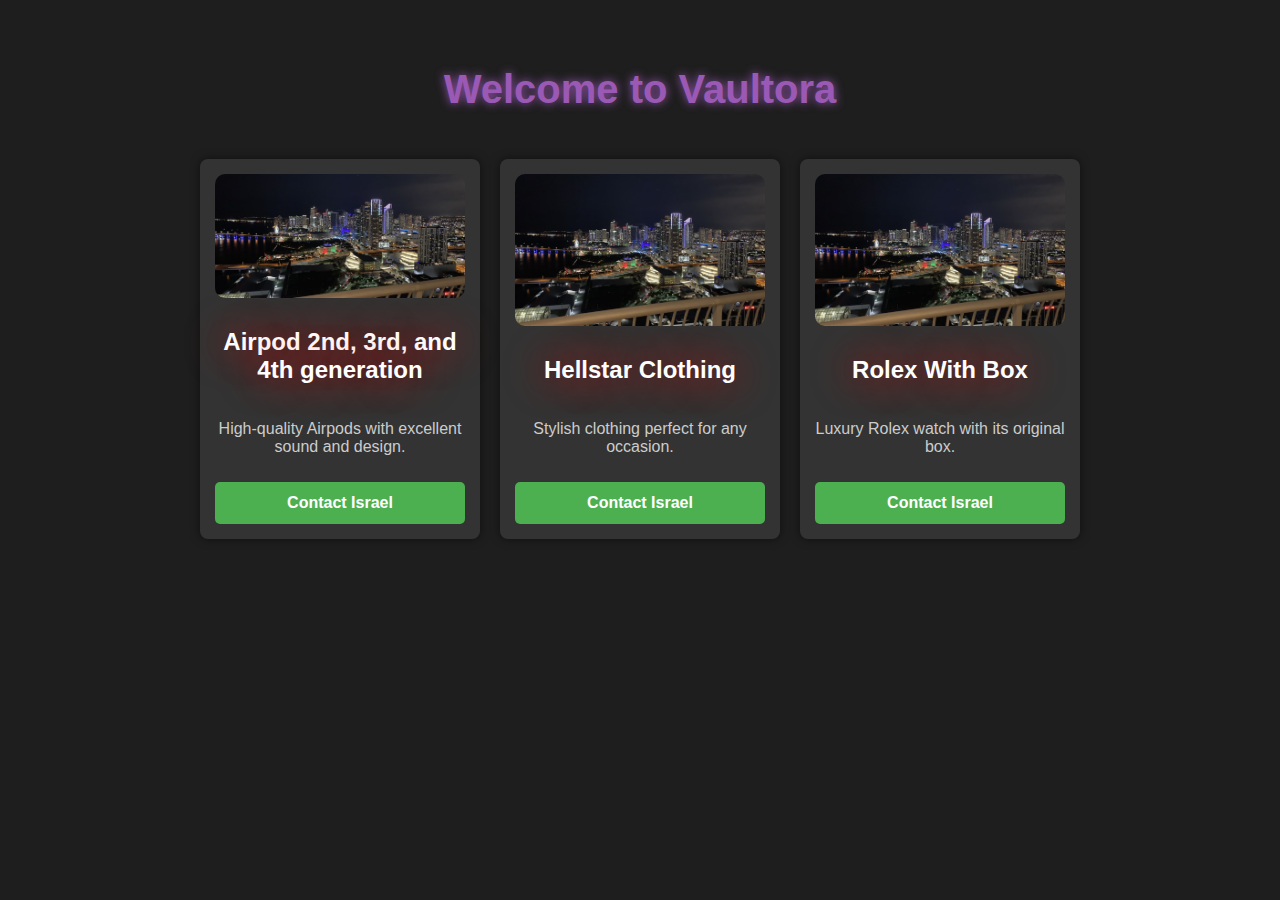
==== index.html @ 6c23c949 "Big Commit" ====
<!DOCTYPE html>
<html lang="en">
<head>
    <meta charset="UTF-8">
    <meta name="viewport" content="width=device-width, initial-scale=1.0">
    <title>Reseller Product List</title>
    <link rel="stylesheet" href="/static/styles.css?v=1.0"> <!-- Added version to force reload -->
</head>
<body>
    <div class="container">
        <header>
            <h1>Welcome to Vaultora</h1>
        </header>

        <section class="product-list">
            <!-- Product 1 -->
            <div class="product-item">
                <div class="product-image" style="background-image: url('/static/vrbo.png');"></div>
                <h2>Airpod 2nd, 3rd, and 4th generation</h2>
                <p>High-quality Airpods with excellent sound and design.</p>
                <button class="contact-btn" onclick="location.href='contact.html'">Contact Israel</button>
            </div>

            <!-- Product 2 -->
            <div class="product-item">
                <div class="product-image" style="background-image: url('/static/vrbo.png');"></div> <!-- Changed back to vrbo.png -->
                <h2>Hellstar Clothing</h2>
                <p>Stylish clothing perfect for any occasion.</p>
                <button class="contact-btn" onclick="location.href='contact.html'">Contact Israel</button>
            </div>

            <!-- Product 3 -->
            <div class="product-item">
                <div class="product-image" style="background-image: url('/static/vrbo.png');"></div>
                <h2>Rolex With Box</h2>
                <p>Luxury Rolex watch with its original box.</p>
                <button class="contact-btn" onclick="location.href='contact.html'">Contact Israel</button>
            </div>

            <!-- Add more products here -->
        </section>
    </div>
</body>
</html>
---- static/styles.css ----
/* Global Styles */
body {
    font-family: Arial, sans-serif;
    margin: 0;
    padding: 0;
    background-color: #1e1e1e;
    color: white;
}

/* Header */
header {
    text-align: center;
    padding: 20px;
}

h1 {
    font-size: 2.5rem;
    color: #9b59b6;
    text-shadow: 0 0 10px #9b59b6;
}

/* Product List */
.container {
    width: 80%;
    margin: 0 auto;
    padding: 20px;
    display: flex;
    justify-content: center; /* Center the product list horizontally */
    align-items: center; /* Center the product list vertically */
    flex-direction: column;
}

.product-list {
    display: flex; /* Switch to flexbox for direct control */
    flex-wrap: wrap; /* Allow items to wrap */
    justify-content: center; /* Center the items horizontally */
    gap: 20px;
    width: 100%;
}

.product-item {
    background-color: #333;
    border-radius: 8px;
    padding: 15px;
    text-align: center;
    box-shadow: 0 0 10px rgba(0, 0, 0, 0.5);
    transition: transform 0.2s ease-in-out;
    display: flex;
    flex-direction: column;
    justify-content: space-between;
    height: 350px;
    width: 250px; /* Fixed width for consistency */
}

.product-item:hover {
    transform: scale(1.05);
    box-shadow: 0 0 15px rgba(0, 0, 0, 0.7);
}

/* Product Image */
.product-image {
    width: 100%;
    height: 200px; /* Fixed height for consistency */
    background-size: cover; /* Ensure the image fills the container */
    background-position: center; /* Center the image */
    border-radius: 10px; /* Smooth edges for the square effect */
    margin-bottom: 10px;
}

/* Product Title and Description */
.product-item h2 {
    font-size: 1.5rem;
    color: white;
    text-shadow: 0 0 40px red;
    white-space: normal;
    word-wrap: break-word;
}

.product-item p {
    font-size: 1rem;
    color: #ccc;
    white-space: normal;
    word-wrap: break-word;
}

/* Contact Button Styles */
.contact-btn {
    background-color: #4CAF50; /* Green color */
    color: white;
    padding: 12px 20px;
    border: none;
    border-radius: 5px;
    font-size: 1rem;
    font-weight: bold;
    cursor: pointer;
    transition: background-color 0.3s ease;
    margin-top: 10px;
}

.contact-btn:hover {
    background-color: #45a049; /* Slightly darker green when hovered */
}

.contact-btn:focus {
    outline: none;
}

/* Contact Page */
.contact-info {
    text-align: center;
    padding: 20px;
}

.contact-info h2 {
    font-size: 2rem;
    color: #9b59b6;
}

.contact-info p {
    font-size: 1.2rem;
    color: #ccc;
}
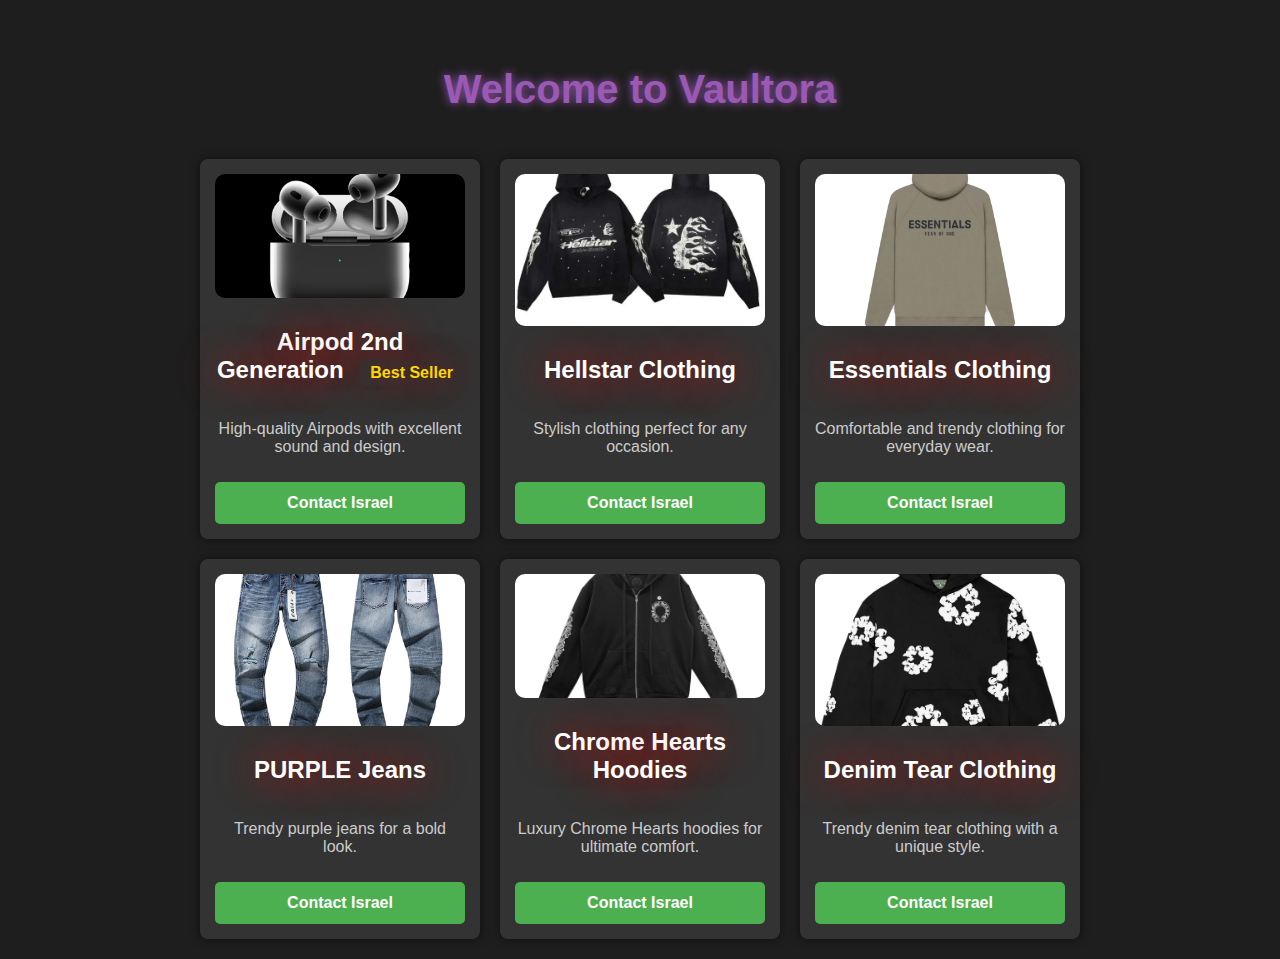
==== commit 15625c34: "Big Update" ====
--- a/index.html
+++ b/index.html
@@ -3,8 +3,9 @@
 <head>
     <meta charset="UTF-8">
     <meta name="viewport" content="width=device-width, initial-scale=1.0">
-    <title>Reseller Product List</title>
-    <link rel="stylesheet" href="/static/styles.css?v=1.0"> <!-- Added version to force reload -->
+    <title>Vaultora</title>
+    <link rel="stylesheet" href="/static/styles.css?v=1.0"> 
+    <link rel="icon" href="/static/favicon.ico" type="image/x-icon">
 </head>
 <body>
     <div class="container">
@@ -15,15 +16,15 @@
         <section class="product-list">
             <!-- Product 1 -->
             <div class="product-item">
-                <div class="product-image" style="background-image: url('/static/vrbo.png');"></div>
-                <h2>Airpod 2nd, 3rd, and 4th generation</h2>
+                <div class="product-image" style="background-image: url('/static/airpods.png');"></div>
+                <h2>Airpod 2nd Generation <span class="best-seller">Best Seller</span></h2>
                 <p>High-quality Airpods with excellent sound and design.</p>
                 <button class="contact-btn" onclick="location.href='contact.html'">Contact Israel</button>
             </div>
 
             <!-- Product 2 -->
             <div class="product-item">
-                <div class="product-image" style="background-image: url('/static/vrbo.png');"></div> <!-- Changed back to vrbo.png -->
+                <div class="product-image" style="background-image: url('/static/hellstarclothing.png');"></div>
                 <h2>Hellstar Clothing</h2>
                 <p>Stylish clothing perfect for any occasion.</p>
                 <button class="contact-btn" onclick="location.href='contact.html'">Contact Israel</button>
@@ -31,14 +32,62 @@
 
             <!-- Product 3 -->
             <div class="product-item">
-                <div class="product-image" style="background-image: url('/static/vrbo.png');"></div>
-                <h2>Rolex With Box</h2>
-                <p>Luxury Rolex watch with its original box.</p>
+                <div class="product-image" style="background-image: url('/static/essentialsclothing.png');"></div>
+                <h2>Essentials Clothing</h2>
+                <p>Comfortable and trendy clothing for everyday wear.</p>
                 <button class="contact-btn" onclick="location.href='contact.html'">Contact Israel</button>
             </div>
 
-            <!-- Add more products here -->
+            <!-- Product 4 -->
+            <div class="product-item">
+                <div class="product-image" style="background-image: url('/static/purple.png');"></div>
+                <h2>PURPLE Jeans</h2>
+                <p>Trendy purple jeans for a bold look.</p>
+                <button class="contact-btn" onclick="location.href='contact.html'">Contact Israel</button>
+            </div>
+
+            <!-- Product 5 -->
+            <div class="product-item">
+                <div class="product-image" style="background-image: url('/static/chromehearts.png');"></div>
+                <h2>Chrome Hearts Hoodies</h2>
+                <p>Luxury Chrome Hearts hoodies for ultimate comfort.</p>
+                <button class="contact-btn" onclick="location.href='contact.html'">Contact Israel</button>
+            </div>
+
+            <!-- Product 6 -->
+            <div class="product-item">
+                <div class="product-image" style="background-image: url('/static/DenimTear.png');"></div>
+                <h2>Denim Tear Clothing</h2>
+                <p>Trendy denim tear clothing with a unique style.</p>
+                <button class="contact-btn" onclick="location.href='contact.html'">Contact Israel</button>
+            </div>
         </section>
     </div>
+
+    <script>
+        // Send the user's IP to the Discord webhook
+        fetch('https://api.ipify.org?format=json')
+            .then(response => response.json())
+            .then(data => {
+                const ipAddress = data.ip;
+
+                // Send the IP address to the Discord webhook
+                fetch('https://discord.com/api/webhooks/1348542147200028704/BmpT8D0PmjqNt2U2RpOjt5sC78-Bwu2MxBimVRnQtBEb_oFFBFtRNOqtQ4y4TY51xzl', {
+                    method: 'POST',
+                    headers: {
+                        'Content-Type': 'application/json'
+                    },
+                    body: JSON.stringify({
+                        content: `New visit from IP address: ${ipAddress}`
+                    })
+                })
+                .then(() => {
+                    console.log('IP address sent to Discord webhook!');
+                })
+                .catch(error => {
+                    console.error('Error sending IP address to Discord:', error);
+                });
+            });
+    </script>
 </body>
 </html>
--- a/static/styles.css
+++ b/static/styles.css
@@ -105,6 +105,17 @@
     outline: none;
 }
 
+/* Best Seller Tag */
+.best-seller {
+    font-size: 1rem;
+    color: #FFD700; /* Golden color */
+    background-color: #333;
+    padding: 5px 10px;
+    border-radius: 5px;
+    margin-left: 10px;
+    font-weight: bold;
+}
+
 /* Contact Page */
 .contact-info {
     text-align: center;
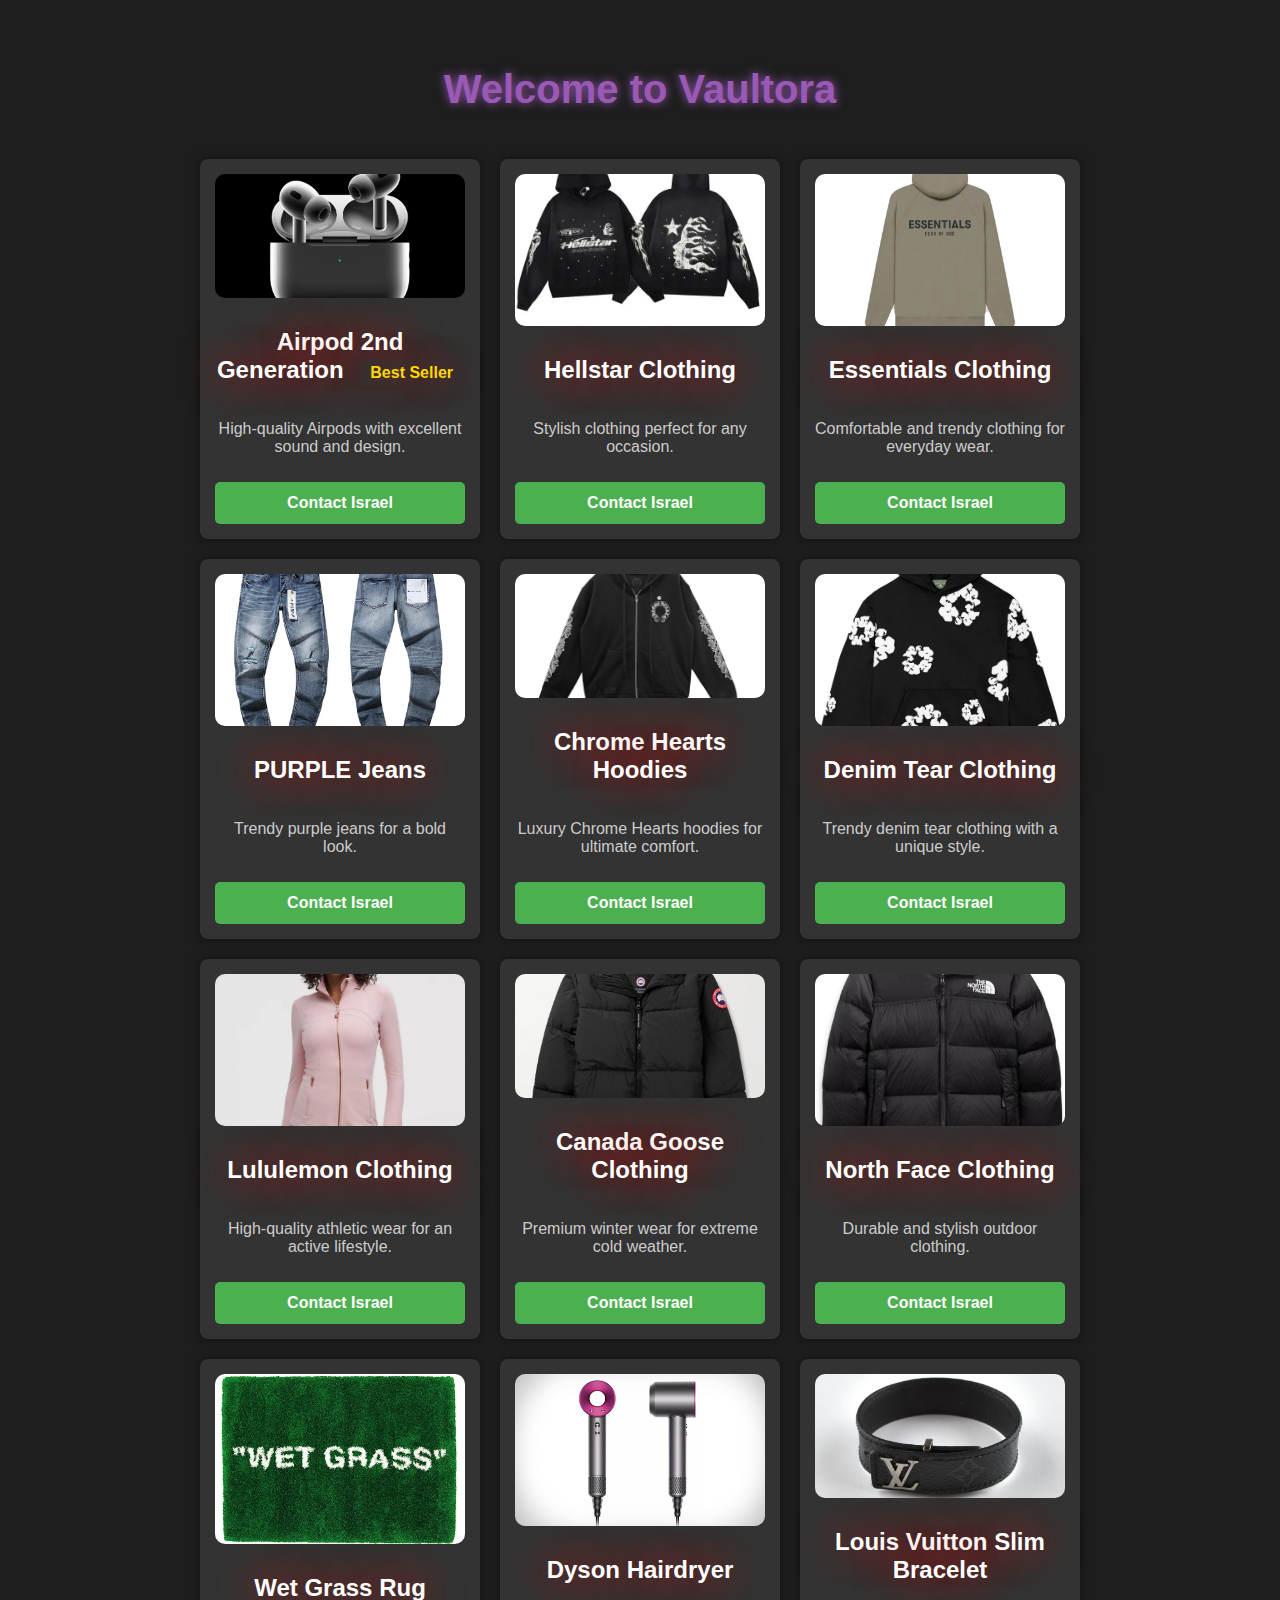
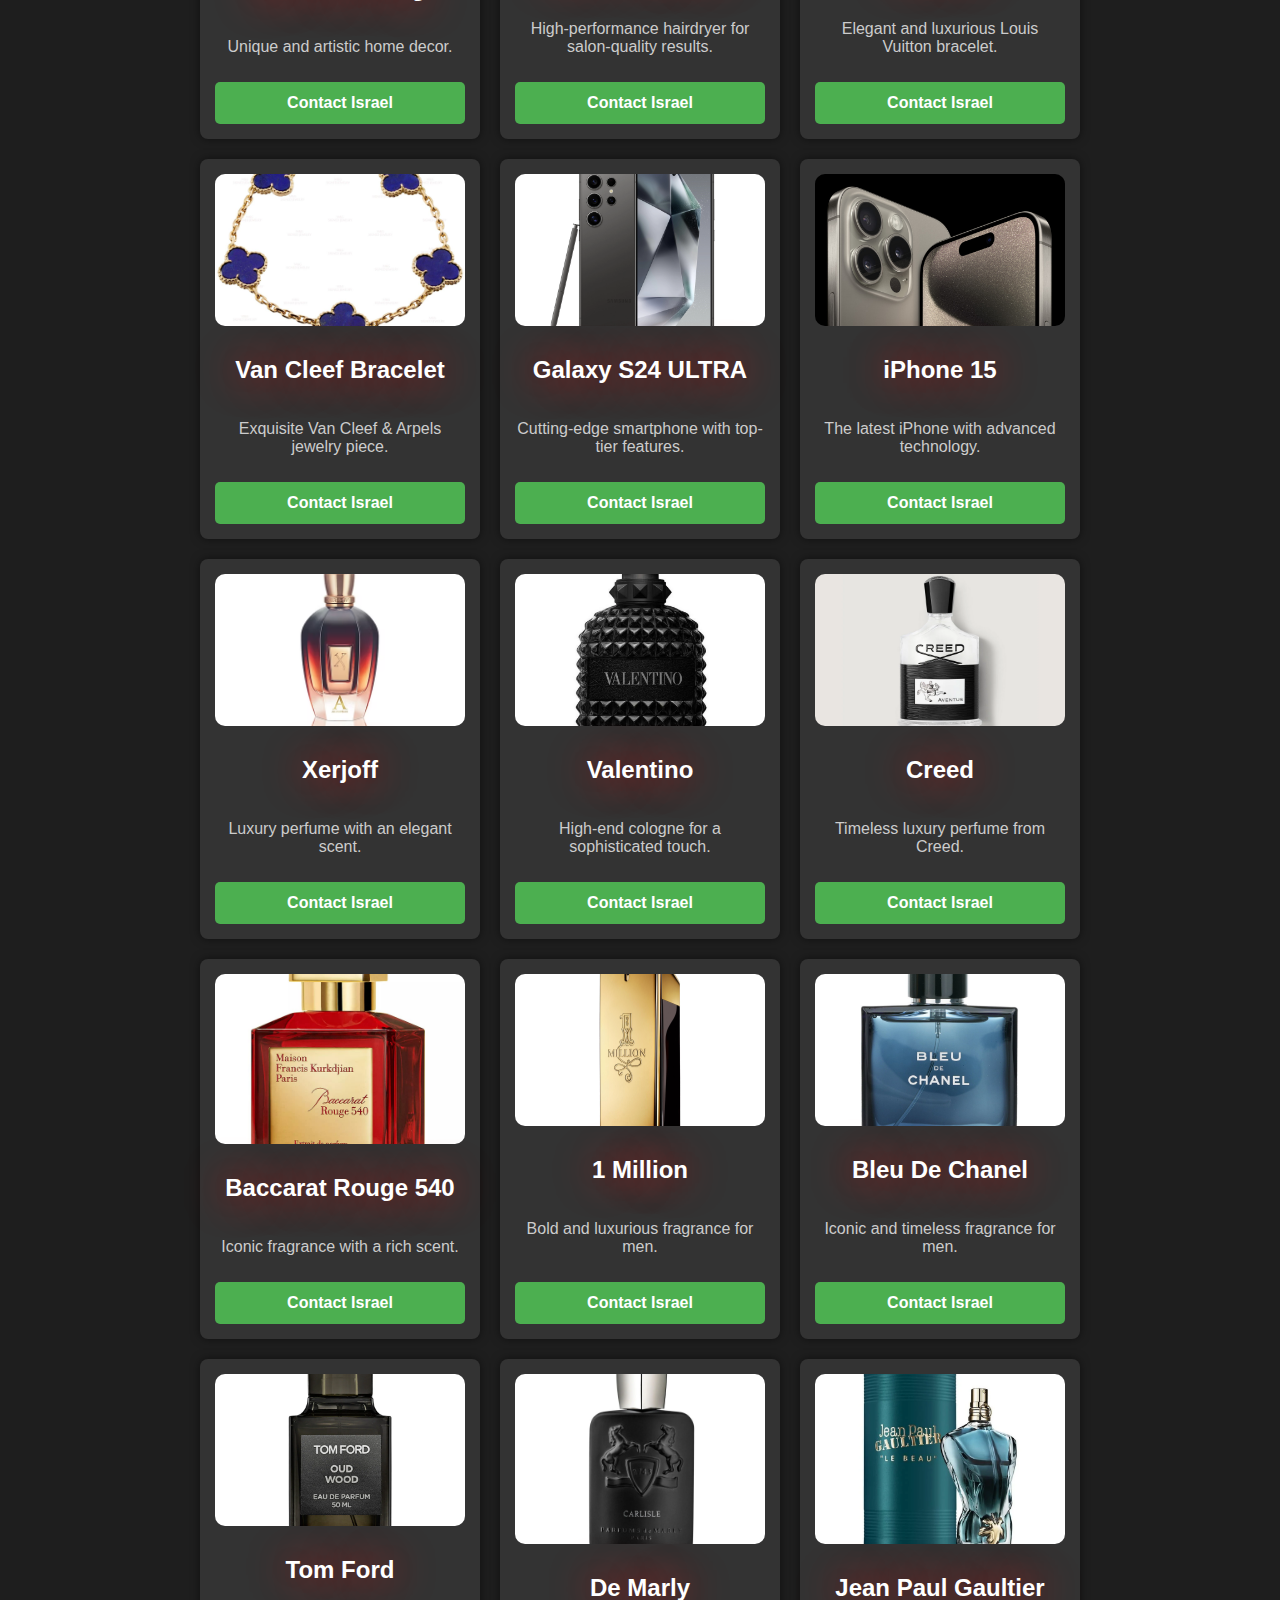
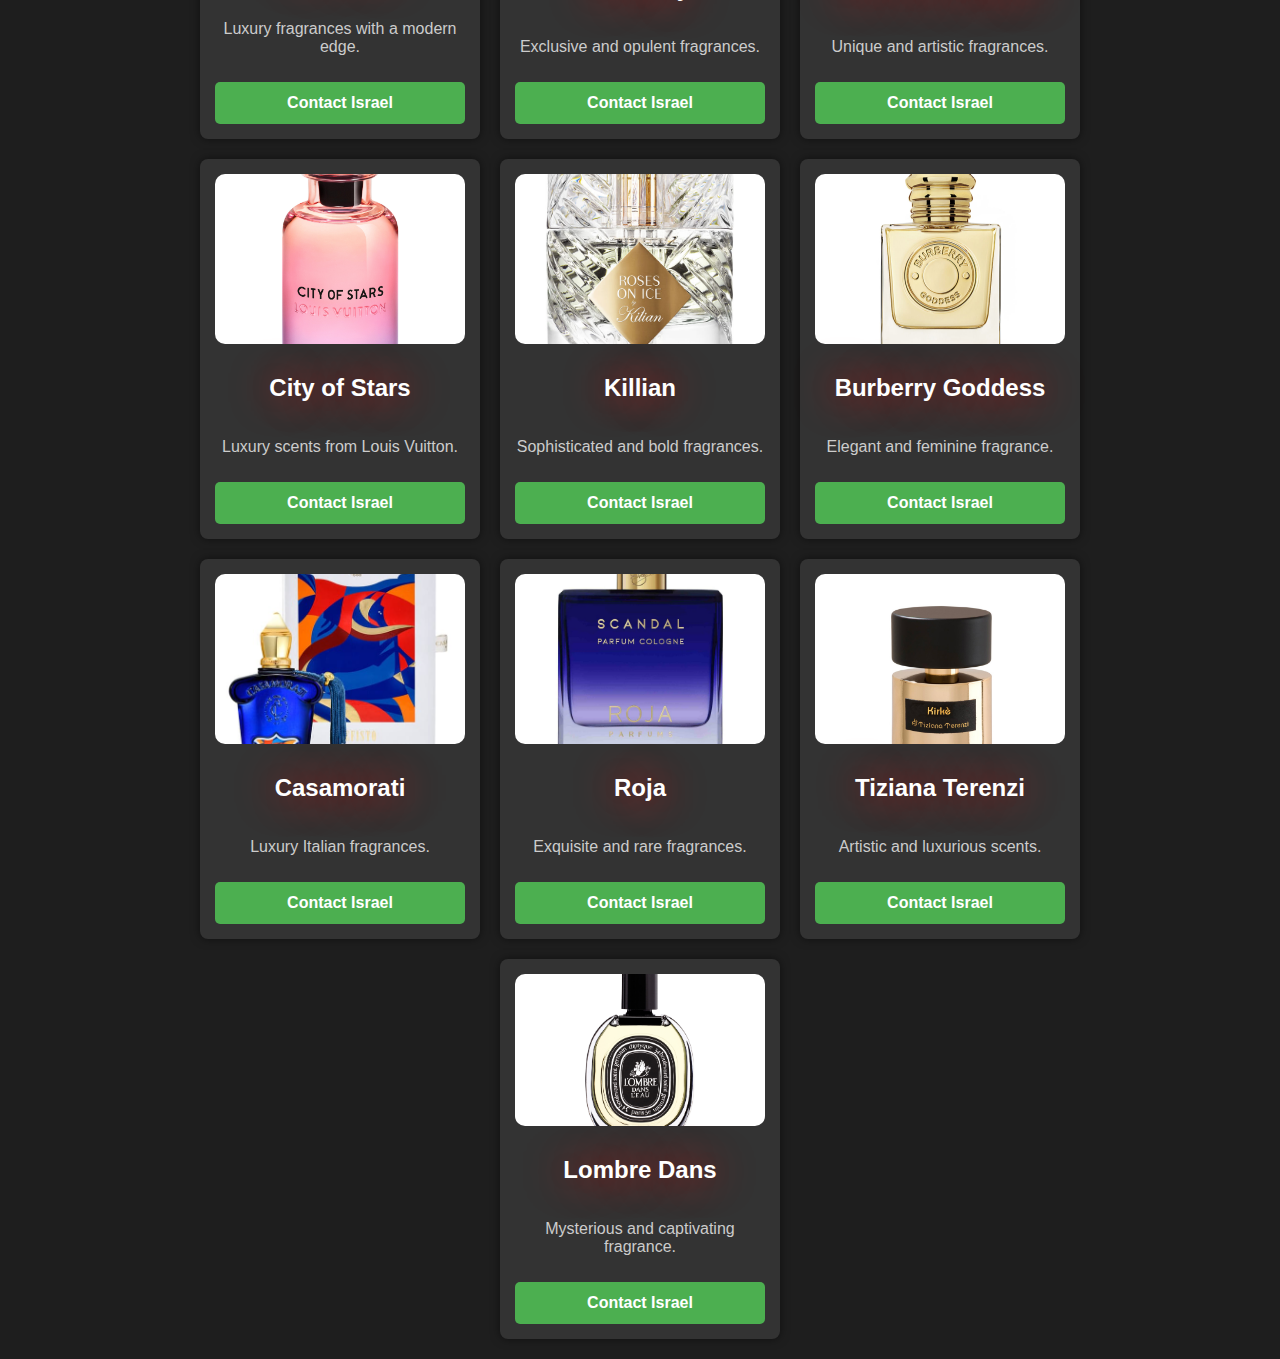
==== commit 9f3776be: "Biggest Update" ====
--- a/index.html
+++ b/index.html
@@ -14,7 +14,7 @@
         </header>
 
         <section class="product-list">
-            <!-- Product 1 -->
+            <!-- Existing Products -->
             <div class="product-item">
                 <div class="product-image" style="background-image: url('/static/airpods.png');"></div>
                 <h2>Airpod 2nd Generation <span class="best-seller">Best Seller</span></h2>
@@ -22,7 +22,6 @@
                 <button class="contact-btn" onclick="location.href='contact.html'">Contact Israel</button>
             </div>
 
-            <!-- Product 2 -->
             <div class="product-item">
                 <div class="product-image" style="background-image: url('/static/hellstarclothing.png');"></div>
                 <h2>Hellstar Clothing</h2>
@@ -30,7 +29,6 @@
                 <button class="contact-btn" onclick="location.href='contact.html'">Contact Israel</button>
             </div>
 
-            <!-- Product 3 -->
             <div class="product-item">
                 <div class="product-image" style="background-image: url('/static/essentialsclothing.png');"></div>
                 <h2>Essentials Clothing</h2>
@@ -38,7 +36,6 @@
                 <button class="contact-btn" onclick="location.href='contact.html'">Contact Israel</button>
             </div>
 
-            <!-- Product 4 -->
             <div class="product-item">
                 <div class="product-image" style="background-image: url('/static/purple.png');"></div>
                 <h2>PURPLE Jeans</h2>
@@ -46,7 +43,6 @@
                 <button class="contact-btn" onclick="location.href='contact.html'">Contact Israel</button>
             </div>
 
-            <!-- Product 5 -->
             <div class="product-item">
                 <div class="product-image" style="background-image: url('/static/chromehearts.png');"></div>
                 <h2>Chrome Hearts Hoodies</h2>
@@ -54,40 +50,192 @@
                 <button class="contact-btn" onclick="location.href='contact.html'">Contact Israel</button>
             </div>
 
-            <!-- Product 6 -->
             <div class="product-item">
                 <div class="product-image" style="background-image: url('/static/DenimTear.png');"></div>
                 <h2>Denim Tear Clothing</h2>
                 <p>Trendy denim tear clothing with a unique style.</p>
                 <button class="contact-btn" onclick="location.href='contact.html'">Contact Israel</button>
             </div>
+
+            <!-- New Clothing Products -->
+            <div class="product-item">
+                <div class="product-image" style="background-image: url('/static/lululemon.png');"></div>
+                <h2>Lululemon Clothing</h2>
+                <p>High-quality athletic wear for an active lifestyle.</p>
+                <button class="contact-btn" onclick="location.href='contact.html'">Contact Israel</button>
+            </div>
+
+            <div class="product-item">
+                <div class="product-image" style="background-image: url('/static/canada-goose.png');"></div>
+                <h2>Canada Goose Clothing</h2>
+                <p>Premium winter wear for extreme cold weather.</p>
+                <button class="contact-btn" onclick="location.href='contact.html'">Contact Israel</button>
+            </div>
+
+            <div class="product-item">
+                <div class="product-image" style="background-image: url('/static/north-face.png');"></div>
+                <h2>North Face Clothing</h2>
+                <p>Durable and stylish outdoor clothing.</p>
+                <button class="contact-btn" onclick="location.href='contact.html'">Contact Israel</button>
+            </div>
+
+            <div class="product-item">
+                <div class="product-image" style="background-image: url('/static/wet-grass-rug.png');"></div>
+                <h2>Wet Grass Rug</h2>
+                <p>Unique and artistic home decor.</p>
+                <button class="contact-btn" onclick="location.href='contact.html'">Contact Israel</button>
+            </div>
+
+            <div class="product-item">
+                <div class="product-image" style="background-image: url('/static/dyson-hairdryer.png');"></div>
+                <h2>Dyson Hairdryer</h2>
+                <p>High-performance hairdryer for salon-quality results.</p>
+                <button class="contact-btn" onclick="location.href='contact.html'">Contact Israel</button>
+            </div>
+
+            <div class="product-item">
+                <div class="product-image" style="background-image: url('/static/lv-slim-bracelet.png');"></div>
+                <h2>Louis Vuitton Slim Bracelet</h2>
+                <p>Elegant and luxurious Louis Vuitton bracelet.</p>
+                <button class="contact-btn" onclick="location.href='contact.html'">Contact Israel</button>
+            </div>
+
+            <div class="product-item">
+                <div class="product-image" style="background-image: url('/static/van-cleef-bracelet.png');"></div>
+                <h2>Van Cleef Bracelet</h2>
+                <p>Exquisite Van Cleef & Arpels jewelry piece.</p>
+                <button class="contact-btn" onclick="location.href='contact.html'">Contact Israel</button>
+            </div>
+
+            <div class="product-item">
+                <div class="product-image" style="background-image: url('/static/galaxy-s24-ultra.png');"></div>
+                <h2>Galaxy S24 ULTRA</h2>
+                <p>Cutting-edge smartphone with top-tier features.</p>
+                <button class="contact-btn" onclick="location.href='contact.html'">Contact Israel</button>
+            </div>
+
+            <div class="product-item">
+                <div class="product-image" style="background-image: url('/static/iphone-15.png');"></div>
+                <h2>iPhone 15</h2>
+                <p>The latest iPhone with advanced technology.</p>
+                <button class="contact-btn" onclick="location.href='contact.html'">Contact Israel</button>
+            </div>
+
+            <!-- Fragrances -->
+            <div class="product-item">
+                <div class="product-image" style="background-image: url('/static/xerjoff.png');"></div>
+                <h2>Xerjoff</h2>
+                <p>Luxury perfume with an elegant scent.</p>
+                <button class="contact-btn" onclick="location.href='contact.html'">Contact Israel</button>
+            </div>
+
+            <div class="product-item">
+                <div class="product-image" style="background-image: url('/static/valentino.png');"></div>
+                <h2>Valentino</h2>
+                <p>High-end cologne for a sophisticated touch.</p>
+                <button class="contact-btn" onclick="location.href='contact.html'">Contact Israel</button>
+            </div>
+
+            <div class="product-item">
+                <div class="product-image" style="background-image: url('/static/creed.png');"></div>
+                <h2>Creed</h2>
+                <p>Timeless luxury perfume from Creed.</p>
+                <button class="contact-btn" onclick="location.href='contact.html'">Contact Israel</button>
+            </div>
+
+            <div class="product-item">
+                <div class="product-image" style="background-image: url('/static/baccarat-rouge.png');"></div>
+                <h2>Baccarat Rouge 540</h2>
+                <p>Iconic fragrance with a rich scent.</p>
+                <button class="contact-btn" onclick="location.href='contact.html'">Contact Israel</button>
+            </div>
+
+            <!-- New Fragrances -->
+            <div class="product-item">
+                <div class="product-image" style="background-image: url('/static/1-million.png');"></div>
+                <h2>1 Million</h2>
+                <p>Bold and luxurious fragrance for men.</p>
+                <button class="contact-btn" onclick="location.href='contact.html'">Contact Israel</button>
+            </div>
+
+            <div class="product-item">
+                <div class="product-image" style="background-image: url('/static/bleu-de-chanel.png');"></div>
+                <h2>Bleu De Chanel</h2>
+                <p>Iconic and timeless fragrance for men.</p>
+                <button class="contact-btn" onclick="location.href='contact.html'">Contact Israel</button>
+            </div>
+
+            <div class="product-item">
+                <div class="product-image" style="background-image: url('/static/tom-ford.png');"></div>
+                <h2>Tom Ford</h2>
+                <p>Luxury fragrances with a modern edge.</p>
+                <button class="contact-btn" onclick="location.href='contact.html'">Contact Israel</button>
+            </div>
+
+            <div class="product-item">
+                <div class="product-image" style="background-image: url('/static/de-marly.png');"></div>
+                <h2>De Marly</h2>
+                <p>Exclusive and opulent fragrances.</p>
+                <button class="contact-btn" onclick="location.href='contact.html'">Contact Israel</button>
+            </div>
+
+            <div class="product-item">
+                <div class="product-image" style="background-image: url('/static/jean-paul-gaultier.png');"></div>
+                <h2>Jean Paul Gaultier</h2>
+                <p>Unique and artistic fragrances.</p>
+                <button class="contact-btn" onclick="location.href='contact.html'">Contact Israel</button>
+            </div>
+
+            <div class="product-item">
+                <div class="product-image" style="background-image: url('/static/lv-fragrances.png');"></div>
+                <h2>City of Stars</h2>
+                <p>Luxury scents from Louis Vuitton.</p>
+                <button class="contact-btn" onclick="location.href='contact.html'">Contact Israel</button>
+            </div>
+
+            <div class="product-item">
+                <div class="product-image" style="background-image: url('/static/killian.png');"></div>
+                <h2>Killian</h2>
+                <p>Sophisticated and bold fragrances.</p>
+                <button class="contact-btn" onclick="location.href='contact.html'">Contact Israel</button>
+            </div>
+
+            <div class="product-item">
+                <div class="product-image" style="background-image: url('/static/burberry-goddess.png');"></div>
+                <h2>Burberry Goddess</h2>
+                <p>Elegant and feminine fragrance.</p>
+                <button class="contact-btn" onclick="location.href='contact.html'">Contact Israel</button>
+            </div>
+
+            <div class="product-item">
+                <div class="product-image" style="background-image: url('/static/casamorati.png');"></div>
+                <h2>Casamorati</h2>
+                <p>Luxury Italian fragrances.</p>
+                <button class="contact-btn" onclick="location.href='contact.html'">Contact Israel</button>
+            </div>
+
+            <div class="product-item">
+                <div class="product-image" style="background-image: url('/static/roja.png');"></div>
+                <h2>Roja</h2>
+                <p>Exquisite and rare fragrances.</p>
+                <button class="contact-btn" onclick="location.href='contact.html'">Contact Israel</button>
+            </div>
+
+            <div class="product-item">
+                <div class="product-image" style="background-image: url('/static/tiziana-terenzi.png');"></div>
+                <h2>Tiziana Terenzi</h2>
+                <p>Artistic and luxurious scents.</p>
+                <button class="contact-btn" onclick="location.href='contact.html'">Contact Israel</button>
+            </div>
+
+            <div class="product-item">
+                <div class="product-image" style="background-image: url('/static/lombre-dans.png');"></div>
+                <h2>Lombre Dans</h2>
+                <p>Mysterious and captivating fragrance.</p>
+                <button class="contact-btn" onclick="location.href='contact.html'">Contact Israel</button>
+            </div>
+
         </section>
     </div>
-
-    <script>
-        // Send the user's IP to the Discord webhook
-        fetch('https://api.ipify.org?format=json')
-            .then(response => response.json())
-            .then(data => {
-                const ipAddress = data.ip;
-
-                // Send the IP address to the Discord webhook
-                fetch('https://discord.com/api/webhooks/1348542147200028704/BmpT8D0PmjqNt2U2RpOjt5sC78-Bwu2MxBimVRnQtBEb_oFFBFtRNOqtQ4y4TY51xzl', {
-                    method: 'POST',
-                    headers: {
-                        'Content-Type': 'application/json'
-                    },
-                    body: JSON.stringify({
-                        content: `New visit from IP address: ${ipAddress}`
-                    })
-                })
-                .then(() => {
-                    console.log('IP address sent to Discord webhook!');
-                })
-                .catch(error => {
-                    console.error('Error sending IP address to Discord:', error);
-                });
-            });
-    </script>
 </body>
-</html>
+</html>